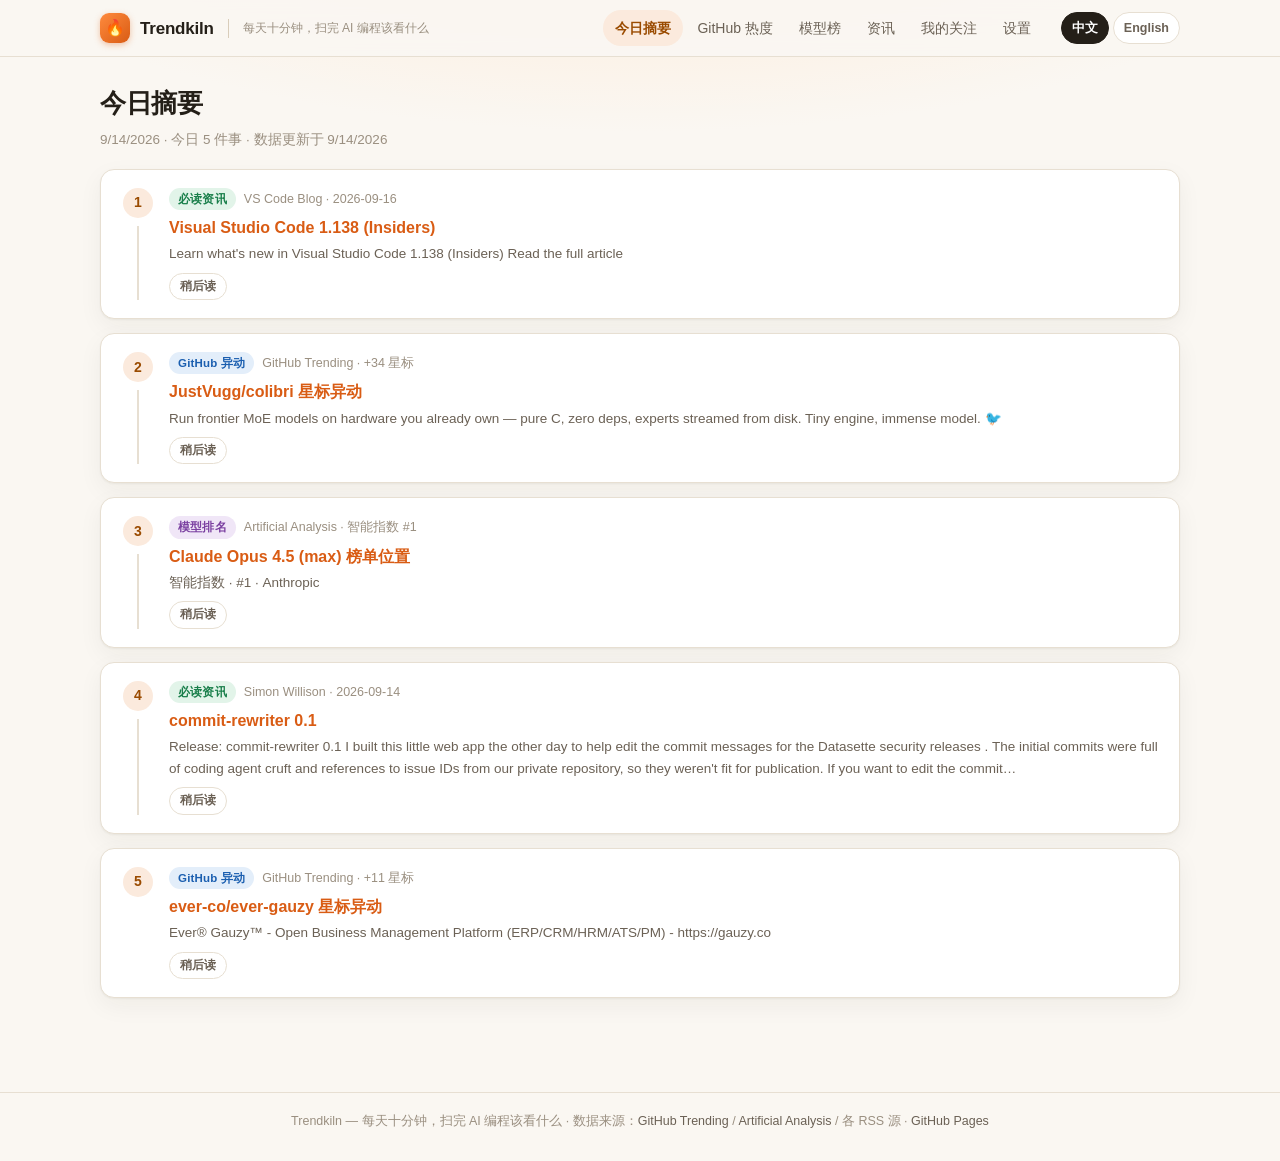
==== index.html @ 1235298d "feat: Trendkiln replica (static site + data collector + actions)" ====
<!doctype html>
<html lang="zh-CN">
<head>
  <meta charset="utf-8">
  <meta name="viewport" content="width=device-width, initial-scale=1">
  <title>Trendkiln — 每天十分钟，扫完 AI 编程该看什么</title>
  <meta name="description" content="每天十分钟，扫完 AI 编程该看什么：GitHub 热度、模型榜、精选资讯的每日摘要。">
  <link rel="icon" href="assets/favicon.svg" type="image/svg+xml">
  <link rel="stylesheet" href="assets/style.css">
</head>
<body>
  <header class="topbar"><div class="topbar-inner" id="app-nav"></div></header>
  <main class="wrap">
    <div id="page-root">
      <div class="page-head">
        <h1 class="page-title" id="page-title"></h1>
        <p class="page-sub" id="page-sub"></p>
      </div>
      <div id="digest-list"><div class="loading">…</div></div>
    </div>
  </main>
  <footer class="footer" id="footer"></footer>
  <script>window.BASE = './';</script>
  <script src="assets/app.js"></script>
  <script src="assets/digest.js"></script>
</body>
</html>
---- assets/style.css ----
/* ============================================================
   Trendkiln — design system
   A clean, warm "daily digest" news-aggregator look.
   ============================================================ */

:root {
  --bg: #faf7f2;
  --bg-soft: #f3eee6;
  --surface: #ffffff;
  --surface-2: #fbf8f3;
  --border: #e7dfd2;
  --border-strong: #d9cdba;
  --text: #241f18;
  --text-2: #6b6155;
  --text-3: #9a8f80;
  --accent: #d95c14;        /* kiln orange */
  --accent-soft: #fbeadd;
  --accent-2: #9a4b00;
  --green: #1a7f4b;
  --green-soft: #e2f4e9;
  --blue: #1b5fb0;
  --blue-soft: #e3eefa;
  --purple: #7a3fa0;
  --purple-soft: #f0e6f7;
  --amber: #9a6b00;
  --amber-soft: #faf0d7;
  --red: #b3271d;
  --radius: 14px;
  --radius-sm: 9px;
  --shadow: 0 1px 2px rgba(36, 31, 24, 0.05), 0 8px 24px rgba(36, 31, 24, 0.05);
  --shadow-hover: 0 2px 4px rgba(36, 31, 24, 0.06), 0 14px 34px rgba(36, 31, 24, 0.09);
  --font: -apple-system, BlinkMacSystemFont, "Segoe UI", "PingFang SC",
    "Hiragino Sans GB", "Microsoft YaHei", "Noto Sans SC", Roboto, Helvetica, Arial, sans-serif;
  --mono: "SFMono-Regular", ui-monospace, "Cascadia Code", Consolas, "Roboto Mono", monospace;
}

* { box-sizing: border-box; }

html { -webkit-text-size-adjust: 100%; }

body {
  margin: 0;
  font-family: var(--font);
  color: var(--text);
  background:
    radial-gradient(1200px 420px at 50% -120px, #ffe9d4 0%, rgba(255, 233, 212, 0) 60%),
    var(--bg);
  line-height: 1.6;
  font-size: 15px;
  -webkit-font-smoothing: antialiased;
}

a { color: var(--accent); text-decoration: none; }
a:hover { text-decoration: underline; }

/* ---------- top bar ---------- */
.topbar {
  position: sticky;
  top: 0;
  z-index: 50;
  background: rgba(250, 247, 242, 0.92);
  backdrop-filter: blur(10px);
  border-bottom: 1px solid var(--border);
}
.topbar-inner {
  max-width: 1120px;
  margin: 0 auto;
  padding: 10px 20px;
  display: flex;
  align-items: center;
  gap: 18px;
  flex-wrap: wrap;
}
.brand { display: flex; align-items: center; gap: 10px; }
.brand-mark {
  width: 30px; height: 30px; border-radius: 9px;
  background: linear-gradient(135deg, #ff8a3d, var(--accent));
  display: grid; place-items: center;
  color: #fff; font-size: 16px;
  box-shadow: 0 2px 6px rgba(217, 92, 20, 0.35);
}
.brand-name { font-weight: 800; font-size: 17px; letter-spacing: -0.2px; color: var(--text); }
.brand-name a { color: inherit; }
.brand-name a:hover { text-decoration: none; }
.brand-tagline {
  font-size: 12px; color: var(--text-3);
  border-left: 1px solid var(--border-strong);
  padding-left: 14px; margin-left: 4px; white-space: nowrap;
}

.nav-links { display: flex; align-items: center; gap: 2px; margin-left: auto; flex-wrap: wrap; }
.nav-links a {
  color: var(--text-2); font-size: 14px; font-weight: 500;
  padding: 7px 12px; border-radius: 999px; white-space: nowrap;
}
.nav-links a:hover { background: var(--bg-soft); text-decoration: none; color: var(--text); }
.nav-links a.active { background: var(--accent-soft); color: var(--accent-2); font-weight: 700; }

.lang-switch { display: flex; align-items: center; gap: 4px; }
.lang-switch button {
  border: 1px solid var(--border); background: var(--surface);
  color: var(--text-2); font: inherit; font-size: 12.5px; font-weight: 600;
  padding: 5px 10px; border-radius: 999px; cursor: pointer; transition: all .12s;
}
.lang-switch button.active { background: var(--text); color: #fff; border-color: var(--text); }
.lang-switch button:not(.active):hover { border-color: var(--border-strong); }

/* ---------- layout ---------- */
.wrap { max-width: 1120px; margin: 0 auto; padding: 26px 20px 80px; }

.page-head { margin-bottom: 18px; }
.page-title { font-size: 26px; font-weight: 800; letter-spacing: -0.4px; margin: 0 0 4px; }
.page-sub { color: var(--text-3); font-size: 13.5px; margin: 0; }
.page-sub .meta { color: var(--text-3); }

/* ---------- tabs / segmented ---------- */
.tabs { display: flex; gap: 8px; flex-wrap: wrap; margin: 14px 0 18px; }
.tab {
  border: 1px solid var(--border); background: var(--surface);
  color: var(--text-2); font: inherit; font-size: 13.5px; font-weight: 600;
  padding: 7px 15px; border-radius: 999px; cursor: pointer; transition: all .12s;
}
.tab:hover { border-color: var(--border-strong); color: var(--text); }
.tab.active { background: var(--text); border-color: var(--text); color: #fff; }

/* ---------- cards ---------- */
.card {
  background: var(--surface); border: 1px solid var(--border);
  border-radius: var(--radius); box-shadow: var(--shadow);
  padding: 18px 20px; margin-bottom: 14px; transition: box-shadow .15s, transform .15s;
}
.card:hover { box-shadow: var(--shadow-hover); transform: translateY(-1px); }

/* digest home */
.digest-item { display: flex; gap: 14px; }
.digest-rail { flex: 0 0 34px; display: flex; flex-direction: column; align-items: center; }
.digest-num {
  width: 30px; height: 30px; border-radius: 50%;
  background: var(--accent-soft); color: var(--accent-2);
  font-weight: 800; font-size: 14px; display: grid; place-items: center;
}
.digest-rail .line { width: 2px; flex: 1; background: var(--border); margin-top: 8px; min-height: 18px; }
.digest-main { flex: 1; min-width: 0; }
.digest-meta { display: flex; align-items: center; gap: 8px; flex-wrap: wrap; margin-bottom: 6px; }
.type-badge {
  font-size: 11.5px; font-weight: 700; padding: 2px 9px; border-radius: 999px;
  letter-spacing: 0.2px; white-space: nowrap;
}
.type-badge.github { background: var(--blue-soft); color: var(--blue); }
.type-badge.model  { background: var(--purple-soft); color: var(--purple); }
.type-badge.news   { background: var(--green-soft); color: var(--green); }
.digest-reason { color: var(--text-3); font-size: 12.5px; }
.digest-title { font-size: 16px; font-weight: 700; margin: 0 0 4px; line-height: 1.45; }
.digest-desc { color: var(--text-2); font-size: 13.5px; margin: 0 0 8px; }
.digest-actions { display: flex; gap: 6px; flex-wrap: wrap; }

/* github cards */
.repo-head { display: flex; align-items: flex-start; gap: 12px; }
.rank-badge {
  flex: 0 0 34px; height: 34px; border-radius: 10px;
  background: var(--text); color: #fff; font-weight: 800; font-size: 15px;
  display: grid; place-items: center;
}
.rank-badge.top { background: linear-gradient(135deg, #ffb020, var(--accent)); }
.repo-title { margin: 0; font-size: 17px; font-weight: 800; }
.repo-title a { color: var(--text); }
.repo-title a:hover { color: var(--accent); text-decoration: none; }
.repo-stars { display: flex; align-items: center; gap: 8px; margin-top: 4px; font-size: 13.5px; color: var(--text-2); }
.repo-stars .delta { font-weight: 700; }
.repo-stars .delta.up { color: var(--green); }
.repo-stars .delta.down { color: var(--red); }
.repo-stars .sep { color: var(--border-strong); }
.repo-desc { color: var(--text-2); font-size: 13.5px; margin: 10px 0; }
.repo-sections { display: grid; gap: 8px; margin: 12px 0; }
.repo-section { display: flex; gap: 8px; font-size: 13px; line-height: 1.55; }
.repo-section .lbl {
  flex: 0 0 44px; font-weight: 700; font-size: 12px; color: var(--accent-2);
  background: var(--accent-soft); border-radius: 6px; height: fit-content;
  padding: 1px 8px; text-align: center;
}
.repo-section .val { color: var(--text-2); }
.chips { display: flex; gap: 6px; flex-wrap: wrap; margin-top: 8px; }
.chip {
  font-size: 11.5px; padding: 2px 9px; border-radius: 999px;
  background: var(--bg-soft); color: var(--text-2); border: 1px solid var(--border);
}
.chip.lang { background: var(--blue-soft); color: var(--blue); border-color: transparent; font-weight: 600; }

/* buttons */
.btn {
  border: 1px solid var(--border); background: var(--surface);
  color: var(--text-2); font: inherit; font-size: 12.5px; font-weight: 600;
  padding: 5px 12px; border-radius: 999px; cursor: pointer; transition: all .12s;
}
.btn:hover { border-color: var(--border-strong); color: var(--text); background: var(--surface-2); }
.btn.primary { background: var(--accent); border-color: var(--accent); color: #fff; }
.btn.primary:hover { background: var(--accent-2); }
.btn.toggled { background: var(--accent-soft); color: var(--accent-2); border-color: var(--accent); }
.btn.small { padding: 3px 10px; font-size: 12px; }
.btn.danger { color: var(--red); }
.btn.danger:hover { background: #fdecea; border-color: #e8b8b3; }

/* github table */
.table-wrap { overflow-x: auto; }
table.repo-table { width: 100%; border-collapse: collapse; background: var(--surface); border: 1px solid var(--border); border-radius: var(--radius); overflow: hidden; box-shadow: var(--shadow); }
.repo-table th, .repo-table td { padding: 10px 12px; text-align: left; border-bottom: 1px solid var(--border); font-size: 13px; vertical-align: top; }
.repo-table th { background: var(--surface-2); font-weight: 700; font-size: 12px; color: var(--text-2); white-space: nowrap; }
.repo-table tr:last-child td { border-bottom: none; }
.repo-table tr:hover td { background: var(--surface-2); }
.repo-table .num { font-family: var(--mono); }
.repo-table .delta.up { color: var(--green); font-weight: 700; }
.repo-table .delta.down { color: var(--red); font-weight: 700; }

/* models */
.model-bars { display: flex; flex-direction: column; gap: 8px; }
.model-bar-row { display: grid; grid-template-columns: 150px 1fr 74px; align-items: center; gap: 12px; }
.model-bar-name { font-size: 13px; font-weight: 600; text-align: right; white-space: nowrap; overflow: hidden; text-overflow: ellipsis; }
.model-bar-name a { color: var(--text); }
.model-bar-name a:hover { color: var(--accent); text-decoration: none; }
.model-bar-track { background: var(--bg-soft); border-radius: 999px; height: 22px; overflow: hidden; }
.model-bar-fill {
  height: 100%; border-radius: 999px;
  background: linear-gradient(90deg, #ffb36b, var(--accent));
  transition: width .5s ease; min-width: 4px;
}
.model-bar-score { font-family: var(--mono); font-size: 13px; font-weight: 700; color: var(--text-2); }
.model-bar-score .unit { font-weight: 500; color: var(--text-3); font-size: 11px; }
.model-company-row { display: flex; gap: 8px; flex-wrap: wrap; margin: 16px 0 4px; }
.company-tag {
  font-size: 12px; font-weight: 600; padding: 3px 11px; border-radius: 999px;
  background: var(--surface); border: 1px solid var(--border); color: var(--text-2);
}
.models-note { color: var(--text-3); font-size: 12.5px; margin: 10px 0 16px; }

table.models-table { width: 100%; border-collapse: collapse; background: var(--surface); border: 1px solid var(--border); border-radius: var(--radius); overflow: hidden; box-shadow: var(--shadow); }
.models-table th, .models-table td { padding: 10px 14px; text-align: left; border-bottom: 1px solid var(--border); font-size: 13.5px; }
.models-table th { background: var(--surface-2); font-weight: 700; font-size: 12px; color: var(--text-2); white-space: nowrap; }
.models-table tr:last-child td { border-bottom: none; }
.models-table tr:hover td { background: var(--surface-2); }
.models-table .r { text-align: right; }
.models-table .num { font-family: var(--mono); }
.rank-delta { font-size: 12px; font-weight: 700; }
.rank-delta.up { color: var(--green); }
.rank-delta.down { color: var(--red); }
.rank-delta.new { color: var(--accent); }
.rank-delta.same { color: var(--text-3); font-weight: 500; }

/* feed */
.feed-item { display: flex; gap: 14px; }
.feed-actions { display: flex; gap: 6px; flex-wrap: wrap; margin-top: 8px; }
.feed-item.unread { border-left: 3px solid var(--accent); }
.feed-item.read { opacity: 0.82; }
.feed-source { display: inline-block; font-size: 11.5px; font-weight: 700; color: var(--purple); background: var(--purple-soft); padding: 1px 8px; border-radius: 6px; }
.feed-date { color: var(--text-3); font-size: 12px; }
.feed-title { font-size: 15.5px; font-weight: 700; margin: 4px 0 4px; }
.feed-summary { color: var(--text-2); font-size: 13.5px; margin: 0; }
.feed-filter .tab.active.all { background: var(--text); }

/* watchlist */
.watchlist-form { display: flex; gap: 10px; flex-wrap: wrap; align-items: center; margin-bottom: 18px; padding: 16px; background: var(--surface); border: 1px solid var(--border); border-radius: var(--radius); }
.watchlist-form select, .watchlist-form input {
  font: inherit; font-size: 13.5px; padding: 8px 12px; border: 1px solid var(--border);
  border-radius: 9px; background: var(--surface); color: var(--text);
}
.watchlist-form input { flex: 1; min-width: 200px; }
.watchlist-form select:focus, .watchlist-form input:focus { outline: 2px solid var(--accent-soft); border-color: var(--accent); }
.watch-item { display: flex; gap: 14px; align-items: flex-start; }
.watch-type {
  flex: 0 0 64px; text-align: center; font-size: 11.5px; font-weight: 700;
  padding: 2px 8px; border-radius: 7px; margin-top: 2px;
}
.watch-type.repo { background: var(--blue-soft); color: var(--blue); }
.watch-type.model { background: var(--purple-soft); color: var(--purple); }
.watch-type.keyword { background: var(--amber-soft); color: var(--amber); }
.watch-target { font-size: 15px; font-weight: 700; margin: 0 0 2px; }
.watch-signal { color: var(--text-3); font-size: 12.5px; margin: 0; }
.empty { color: var(--text-3); text-align: center; padding: 40px 0; font-size: 14px; }

/* settings */
.settings-block {
  background: var(--surface); border: 1px solid var(--border); border-radius: var(--radius);
  box-shadow: var(--shadow); padding: 20px; margin-bottom: 14px;
}
.settings-block h3 { margin: 0 0 12px; font-size: 16px; }
.settings-row { display: flex; align-items: center; justify-content: space-between; gap: 16px; padding: 12px 0; border-bottom: 1px dashed var(--border); }
.settings-row:last-child { border-bottom: none; }
.settings-label { font-size: 14px; font-weight: 600; }
.settings-hint { font-size: 12px; color: var(--text-3); margin-top: 2px; }
.settings-row input[type="number"] {
  font: inherit; font-size: 14px; width: 90px; padding: 7px 10px;
  border: 1px solid var(--border); border-radius: 9px;
}
.seg { display: inline-flex; border: 1px solid var(--border); border-radius: 999px; overflow: hidden; }
.seg button { border: none; background: var(--surface); color: var(--text-2); font: inherit; font-size: 13px; font-weight: 600; padding: 7px 16px; cursor: pointer; }
.seg button.active { background: var(--text); color: #fff; }
.seg button:not(.active):hover { background: var(--bg-soft); }

/* footer */
.footer { border-top: 1px solid var(--border); padding: 18px 20px 30px; text-align: center; color: var(--text-3); font-size: 12.5px; }
.footer a { color: var(--text-2); }

/* toast */
#toast {
  position: fixed; left: 50%; bottom: 26px; transform: translateX(-50%) translateY(20px);
  background: var(--text); color: #fff; font-size: 13px; font-weight: 600;
  padding: 10px 18px; border-radius: 999px; opacity: 0; pointer-events: none;
  transition: all .2s; z-index: 100; box-shadow: 0 8px 24px rgba(0,0,0,0.25);
}
#toast.show { opacity: 1; transform: translateX(-50%) translateY(0); }

/* loading / skeleton */
.loading { text-align: center; color: var(--text-3); padding: 60px 0; font-size: 14px; }
.error { text-align: center; color: var(--red); padding: 40px 0; font-size: 14px; }

/* responsive */
@media (max-width: 720px) {
  .brand-tagline { display: none; }
  .nav-links { margin-left: 0; order: 3; width: 100%; justify-content: flex-start; overflow-x: auto; }
  .model-bar-row { grid-template-columns: 110px 1fr 58px; }
  .page-title { font-size: 22px; }
}
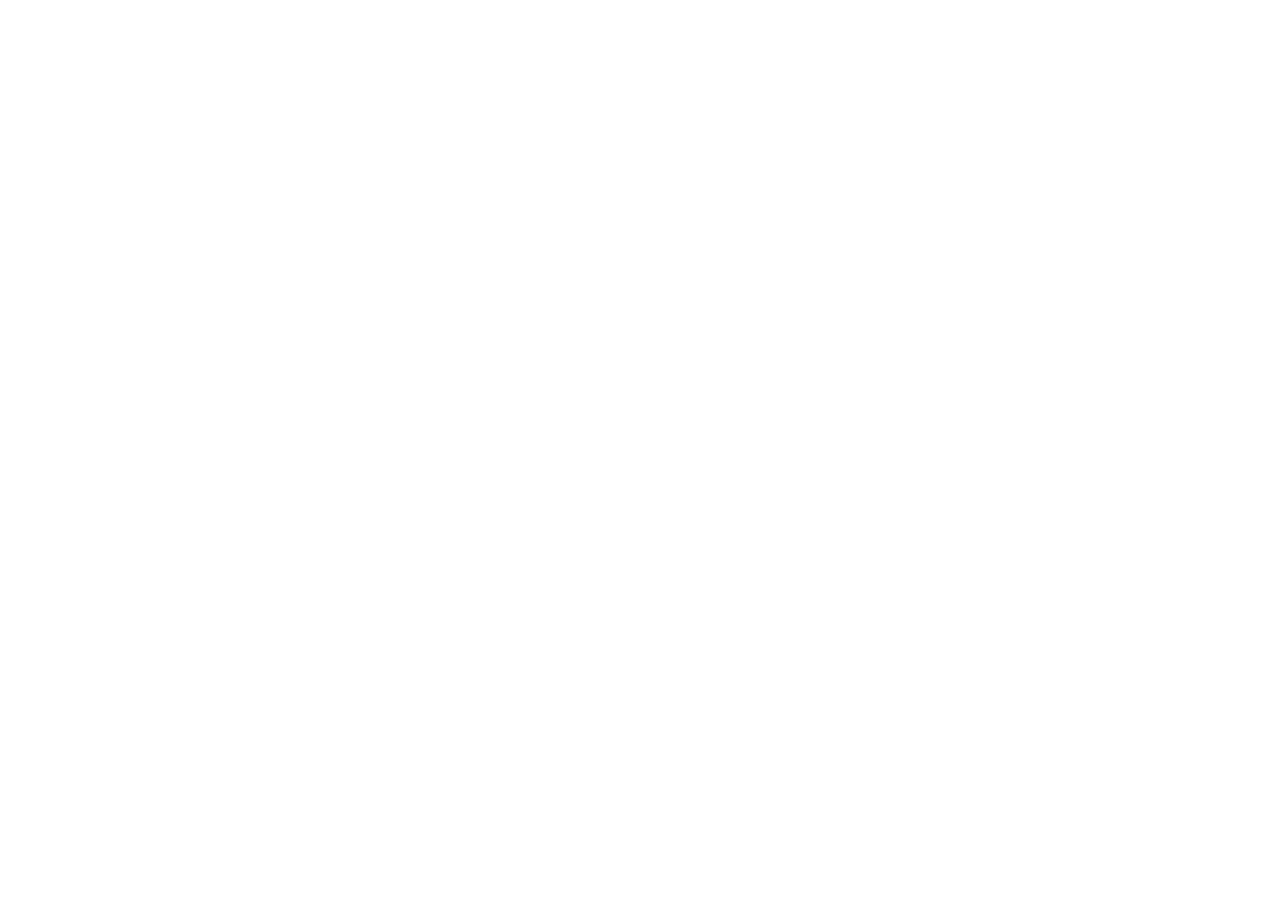
==== commit 6e589d95: "chore: replace clone with a redirect to the faithful replica The older hand-rolled static implementa" ====
--- a/index.html
+++ b/index.html
@@ -1,27 +1,30 @@
 <!doctype html>
 <html lang="zh-CN">
 <head>
-  <meta charset="utf-8">
-  <meta name="viewport" content="width=device-width, initial-scale=1">
-  <title>Trendkiln — 每天十分钟，扫完 AI 编程该看什么</title>
-  <meta name="description" content="每天十分钟，扫完 AI 编程该看什么：GitHub 热度、模型榜、精选资讯的每日摘要。">
-  <link rel="icon" href="assets/favicon.svg" type="image/svg+xml">
-  <link rel="stylesheet" href="assets/style.css">
+<meta charset="utf-8">
+<meta name="viewport" content="width=device-width, initial-scale=1">
+<title>已迁移 · Trendkiln</title>
+<link rel="canonical" href="https://mercury-z.github.io/trendkiln/">
+<meta name="robots" content="noindex, follow">
+<meta http-equiv="refresh" content="0; url=https://mercury-z.github.io/trendkiln/">
+<script>location.replace("https://mercury-z.github.io/trendkiln/" + location.hash);</script>
+<style>
+  :root { color-scheme: dark }
+  body {
+    margin: 0; min-height: 100vh; display: grid; place-items: center;
+    background-color: #09090b; color: #f4f4f5;
+    font-family: ui-sans-serif, system-ui, -apple-system, "Segoe UI", sans-serif;
+    background-image: radial-gradient(ellipse 80% 50% at 50% -20%, rgba(139,92,246,.12), transparent);
+  }
+  main { text-align: center; padding: 2rem }
+  p { color: #a1a1aa; font-size: .875rem; line-height: 1.7 }
+  a { color: #c4b5fd }
+</style>
 </head>
 <body>
-  <header class="topbar"><div class="topbar-inner" id="app-nav"></div></header>
-  <main class="wrap">
-    <div id="page-root">
-      <div class="page-head">
-        <h1 class="page-title" id="page-title"></h1>
-        <p class="page-sub" id="page-sub"></p>
-      </div>
-      <div id="digest-list"><div class="loading">…</div></div>
-    </div>
-  </main>
-  <footer class="footer" id="footer"></footer>
-  <script>window.BASE = './';</script>
-  <script src="assets/app.js"></script>
-  <script src="assets/digest.js"></script>
+<main>
+  <p>Trendkiln 已迁移到新的复刻版本。</p>
+  <p>已迁移至 <a href="https://mercury-z.github.io/trendkiln/">https://mercury-z.github.io/trendkiln/</a></p>
+</main>
 </body>
 </html>
